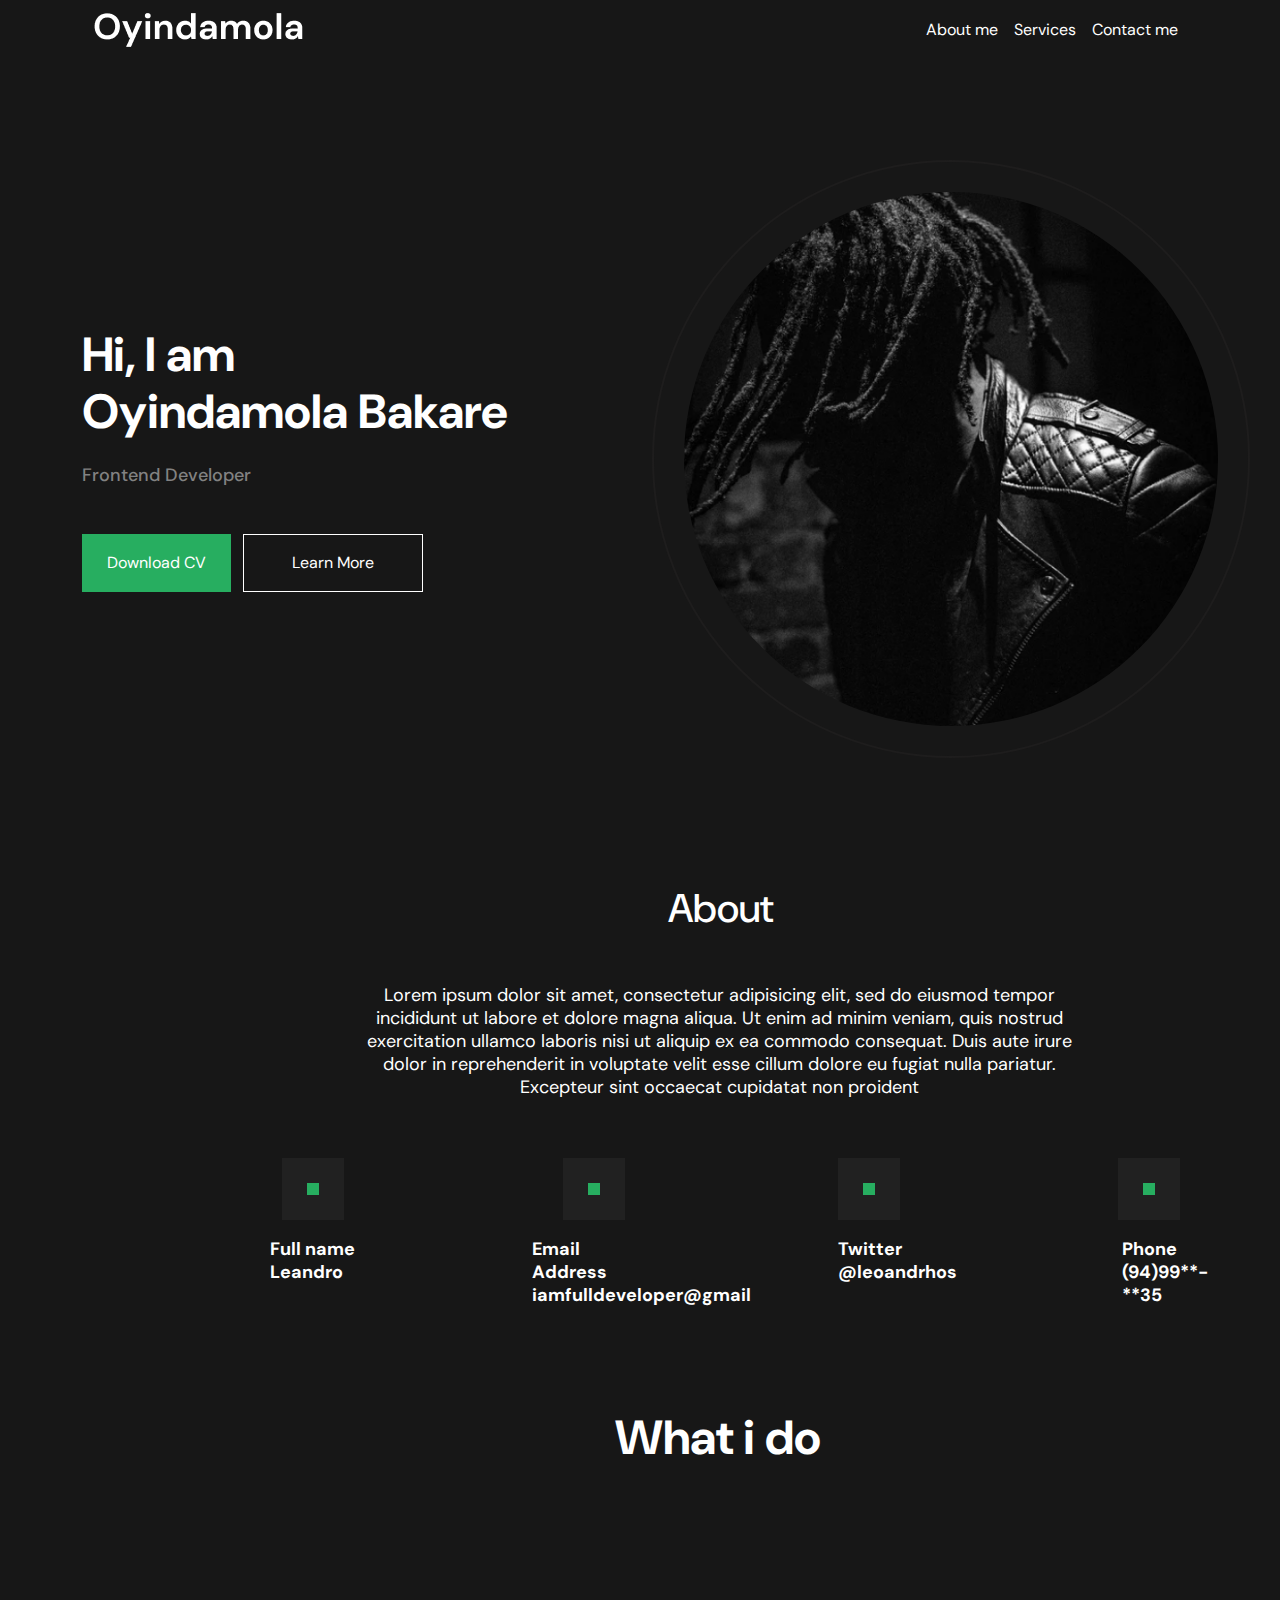
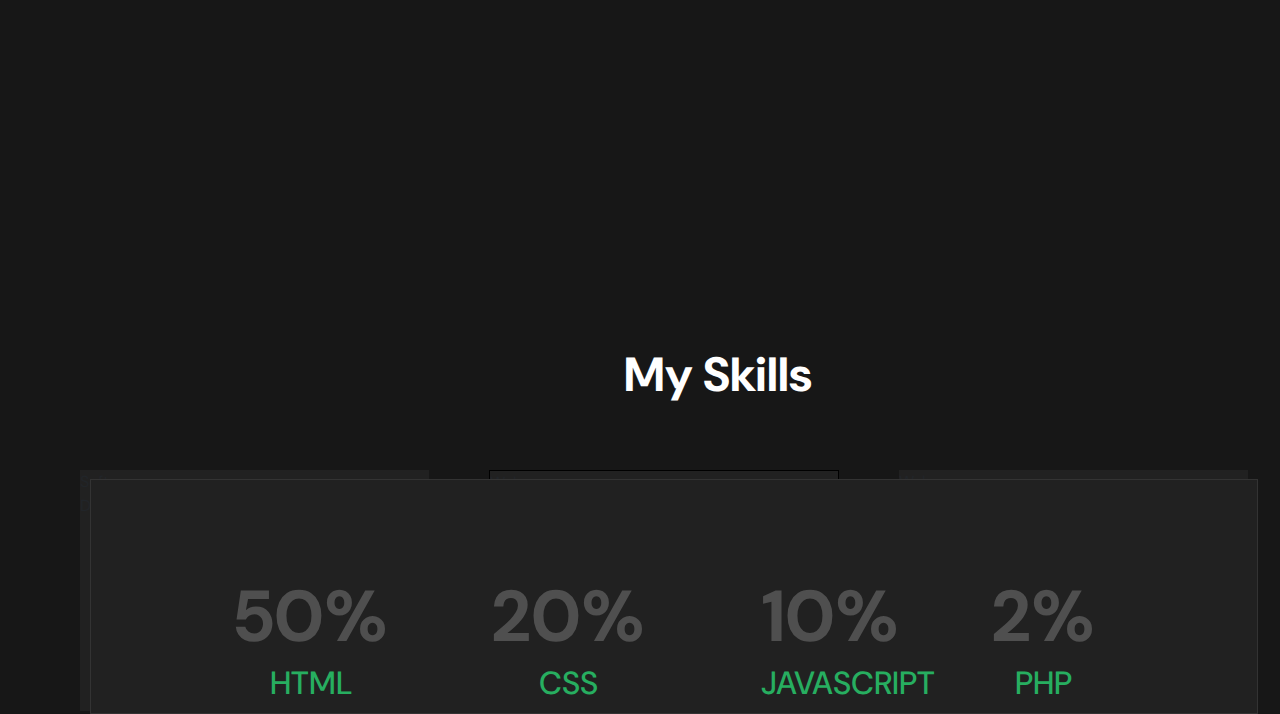
==== #card1.html @ ac9c5049 "updated all files in directory" ====
<!DOCTYPE html>
<html lang="en">

<head>
    <meta charset="UTF-8">
    <meta http-equiv="X-UA-Compatible" content="IE=edge">
    <meta name="viewport" content="width=device-width, initial-scale=1.0">
    <title>Portfólio</title>
    <link href="https://cdn.jsdelivr.net/npm/bootstrap@5.1.3/dist/css/bootstrap.min.css" rel="stylesheet">
    <link rel="stylesheet" href="assets/css/style.css">
</head>

<body>

    <header>
        <div class="container">
            <nav class="navbar navbar-expand-lg navbar-light">
                <div class="container-fluid">
                    <a class="navbar-brand" href="#">
                        <!--<img src="assets/images/logo.png" alt="">-->
                        <img src="assets\images\Oyindamola.png" alt="">
                    </a>
                    <button class="navbar-toggler" type="button" data-bs-toggle="collapse" data-bs-target="#navbarNav"
                        aria-controls="navbarNav" aria-expanded="false" aria-label="Toggle navigation">
                        <span class="navbar-toggler-icon"></span>
                    </button>
                    <div class="collapse navbar-collapse" id="navbarNav">
                        <ul class="navbar-nav ms-auto">
                            <li class="nav-item">
                                <a class="nav-link text-white active" aria-current="page" href="#">About me</a>
                            </li>
                            <li class="nav-item">
                                <a class="nav-link text-white" href="#">Services</a>
                            </li>
                            <li class="nav-item">
                                <a class="nav-link text-white" href="#">Contact me</a>
                            </li>
                        </ul>
                    </div>
                </div>
            </nav>
        </div>
    </header>

    <main>
        <div class="my-10"></div>
        <section id="capa">
            <div class="container">
                <div class="row">
                    <div class="col-md-6 d-flex align-items-center">
                        <div>
                            <h1 class="text-white fs-large mb-4 fw-bold">Hi, I am <br> Oyindamola Bakare</h1>
                            <h5 class="text-gray fs-small mb-5">Frontend Developer</h5>
                            <div>
                                <button class="btn btn-primary py-3 px-4 me-2">Download CV</button>
                                <button class="btn btn-outline-secondary py-3 px-5">Learn More</button>
                            </div>
                        </div>
                    </div>
                    <div class="col-md-6 d-flex align-items-center">
                        <!--<img class="perfil" width="598px" src="assets/images/perfil.png" alt="" srcset="">-->
                        <img class="perfil" width="598px"
                            src="assets\images\image 2.png" alt="" srcset="">
                    </div>
                </div>
            </div>
        </section>

        <section>
            <div class="about-flex-container">
                <div class="item-about">
                    <h1>About</h1>
                </div>
                <div>
                    <div class="item-about-text">
                        Lorem ipsum dolor sit amet, consectetur adipisicing elit, sed do eiusmod tempor
                        incididunt ut labore et dolore magna aliqua. Ut enim ad minim veniam, quis nostrud
                        exercitation ullamco laboris nisi ut aliquip ex ea commodo consequat. Duis aute irure
                        dolor in reprehenderit in voluptate velit esse cillum dolore eu fugiat nulla pariatur.
                        Excepteur sint occaecat cupidatat non proident
                    </div>
                </div>
            </div>
        </section>

        <section>
            <div class="btns-flex-container">
                <div class="item-btns">
                    <div>
                        <div class="item-elip1"></div>
                        <div class="item-elip2"></div>
                    </div>
                    <div class="item-fn">
                        <div>Full name</div>
                        <div>Leandro</div>
                    </div>
                </div>
                <div class="item-btns">
                    <div>
                        <div class="item-elip3"></div>
                        <div class="item-elip4"></div>
                    </div>
                    <div class="item-ea">
                        <div>Email Address</div>
                        <div>iamfulldeveloper@gmail</div>
                    </div>
                </div>
                <div class="item-btns">
                    <div>
                        <div class="item-elip5"></div>
                        <div class="item-elip6"></div>
                    </div>
                    <div class="item-tw">
                        <div>Twitter</div>
                        <div>@leoandrhos</div>
                    </div>
                </div>
                <div class="item-btns">
                    <div>
                        <div class="item-elip7"></div>
                        <div class="item-elip8"></div>
                    </div>
                    <div class="item-ph">
                        <div>Phone</div>
                        <div>(94)99**-**35</div>
                    </div>
                </div>
            </div>
        </section>

        <section>
            <div class="item-title">
                <div>
                    <div>
                        What i do
                    </div>
                </div>

            </div>
            <div class="bloco-flex-container">
                <div class="item-bloc1">
                    <div class="item-img1">
                        <img src="assets\images\Vector_sd.png" alt="">
                    </div>
                    <div>
                        Software<br>
                        Development
                    </div>
                </div>
                <div class="item-bloc2">
                    <div class="item-img2">
                        <img src="assets\images\Vector_dev.png" alt="">
                    </div>
                    <div>
                        Web<br>
                        Development
                    </div>
                </div>
                <div class="item-bloc3">
                    <div class="item-img3">
                        <img src="assets\images\Vector_wd.png" alt="">
                    </div>
                    <div>
                        Web<br>
                        Design
                    </div>
                </div>
            </div>

        </section>

    </main>

    <footer>
        <main>
            <section>
                <div class="myskills">
                    <div>
                        My Skills
                    </div>
                </div>
                <div class="ms-flex-container">
                    <div class="item-percent1">
                        50%
                        <div class="item-skperc">
                        <h2>HTML</h2>
                        </div>
                    </div>
                    <div class="item-percent2">
                        20%
                        <div class="item-skperc">
                        <h2>CSS</h2>
                        </div>
                    </div>
                    <div class="item-percent3">
                        10%
                        <div class="item-skperc">
                        <h2>JAVASCRIPT</h2>
                        </div>
                    </div>
                    <div class="item-percent4">
                        2%
                        <div class="item-skperc">
                        <h2>PHP</h2>
                        </div>
                    </div>
                </div>
            </section>
        </main>
    </footer>

    <script src="https://cdn.jsdelivr.net/npm/bootstrap@5.1.3/dist/js/bootstrap.bundle.min.js"></script>
</body>

</html>
---- assets/css/style.css ----
@import url('https://fonts.googleapis.com/css2?family=DM+Sans:ital,wght@0,400;0,500;0,700;1,400;1,500;1,700&display=swap');

:root {
    --fundo-escuro: #171717;
    --borda-clara: #1E1D1D;
    --cor-primaria: #27AE60;
    --cor-cinza: #828282;
}

* {
    font-family: 'DM Sans', sans-serif;
}

body {
    background-color: var(--fundo-escuro);
}

/* Margin */
.my-10 {
    margin: 100px 0;
}

/* Text colors */
.text-gray {
    color: var(--cor-cinza);
}

/* Text size */
.fs-small {
    font-size: 18px;
}

.fs-large {
    font-size: 48px;
}

/* Buttons */
.btn {
    border-radius: 0;
}

.btn-primary {
    background-color: var(--cor-primaria);
    border-color: var(--cor-primaria);
}

.btn-primary:hover {
    background-color: var(--cor-primaria);
    border-color: var(--cor-primaria);
}

.btn-outline-secondary {
    border-color: white;
    color: white;
}

.btn-outline-secondary:hover {
    background-color: white;
    border-color: white;
    color: var(--fundo-escuro);
}


img.perfil {
    border-radius: 50%;
    border: 2px solid var(--borda-clara);
    padding: 30px;
}

.about-flex-container {
    display: flex;
    flex-direction: column;
    align-items: center;
    color: #FFFFFF;
}

.item-about {
    font-family: DM Sans;
    position: absolute;
    width: 144px;
    height: 62px;
    left: 648px;
    top: 884px;

    font-style: normal;
    font-weight: bolder;
    font-size: 48px;
    line-height: 62px;
    text-align: center;

    color: #FFFFFF;
}

.item-about-text {
    position: absolute;
    width: 745px;
    height: 136px;
    left: 347px;
    top: 984px;

    font-family: DM Sans;
    font-style: normal;
    font-weight: normal;
    font-size: 18px;
    line-height: 23px;
    text-align: center;

    color: #FFFFFF;
}

.btns-flex-container {
    display: flex;
    justify-content: space-evenly;
    align-items: center;

    color: #FFFFFF;
}

/**/
.item-elip1 {
    position: absolute;
    width: 62px;
    height: 62px;
    left: 282px;
    top: 1158px;

    background: #212121;
}
/**/
.item-elip2 {
    position: absolute;
    width: 12px;
    height: 12px;
    left: 307px;
    top: 1183px;

    background: #27AE60;
}
/**/
.item-elip3 {
    position: absolute;
    width: 62px;
    height: 62px;
    left: 563px;
    top: 1158px;

    background: #212121;
}
/**/
.item-elip4 {
    position: absolute;
    width: 12px;
    height: 12px;
    left: 588px;
    top: 1183px;

    background: #27AE60;
}
/**/
.item-elip5 {
    position: absolute;
    width: 62px;
    height: 62px;
    left: 838px;
    top: 1158px;

    background: #212121;
}
/**/
.item-elip6 {
    position: absolute;
    width: 12px;
    height: 12px;
    left: 863px;
    top: 1183px;

    background: #27AE60;
}
/**/
.item-elip7 {
    position: absolute;
    width: 62px;
    height: 62px;
    left: 1118px;
    top: 1158px;

    background: #212121;
}
/**/
.item-elip8 {
    position: absolute;
    width: 12px;
    height: 12px;
    left: 1143px;
    top: 1183px;

    background: #27AE60;
}
/**/
.item-fn {
    position: absolute;
    width: 86px;
    height: 23px;
    left: 270px;
    top: 1238px;

    font-family: 'Courier New', Courier, monospace;
    font-style: normal;
    font-weight: bolder;
    font-size: 18px;
    line-height: 23px;

    color: #FFFFFF;
}
/**/
.item-ea {
    position: absolute;
    width: 124px;
    height: 23px;
    left: 532px;
    top: 1238px;

    font-family: 'Courier New', Courier, monospace;
    font-style: normal;
    font-weight: bolder;
    font-size: 18px;
    line-height: 23px;

    color: #FFFFFF;
}
/**/
.item-tw {
    position: absolute;
    width: 62px;
    height: 23px;
    left: 838px;
    top: 1238px;

    font-family: 'Courier New', Courier, monospace;
    font-style: normal;
    font-weight: bolder;
    font-size: 18px;
    line-height: 23px;

    color: #FFFFFF;
}
/**/
.item-ph {
    position: absolute;
    width: 55px;
    height: 23px;
    left: 1122px;
    top: 1238px;

    font-family: 'Courier New', Courier, monospace;
    font-style: normal;
    font-weight: bolder;
    font-size: 18px;
    line-height: 23px;

    color: #FFFFFF;
}
/**/
.item-title {
    position: absolute;
    width: 222px;
    height: 60.03px;
    left: 607px;
    top: 1407px;

    font-family: Arial, Helvetica, sans-serif;
    font-style: normal;
    font-weight: bolder;
    font-size: 48px;
    line-height: 62px;
    text-align: center;

    color: #FFFFFF;
}
/**/
.bloco-flex-container {
    display: flex;
    justify-content: space-evenly;
    position: absolute;
    left: 80px;
    top: 230%;
}
/**/
.item-bloc1 {
    position: absolute;
    width: 349px;
    height: 241px;
    left: 0px;
    top: 0px;

    background: #212121;
}
/**/
.item-bloc2 {
    position: absolute;
    width: 350px;
    height: 241px;
    left: 409px;
    top: 0px;

    background: #212121;
    border: 1px solid #000000;
    box-sizing: border-box;
}
/**/
.item-bloc3 {
    position: absolute;
    width: 349px;
    height: 241px;
    left: 819px;
    top: 0px;

    background: #212121;
}
/**/
.item-img1 {
    position: absolute;
    left: 4.28%;
    right: 90.84%;
    top: 14.94%;
    bottom: 65.15%;

    /*background: #27AE60;*/
}
/**/
.item-img2 {
    position: absolute;
    left: 39.3%;
    right: 56.34%;
    top: 14.94%;
    bottom: 65.15%;

    /*background: #27AE60;*/
}
/**/
.item-img3 {
    position: absolute;
    left: 74.4%;
    right: 21.75%;
    top: 14.94%;
    bottom: 65.15%;

    /*background: #27AE60;*/
}
/**/
.myskills {
    position: absolute;
    width: 202px;
    height: 62px;
    left: 617px;
    top: 1944px;

    font-family: DM Sans;
    font-style: normal;
    font-weight: bold;
    font-size: 48px;
    line-height: 62px;
    text-align: center;

    color: #FFFFFF;
}
/**/
.ms-flex-container {
    display: flex;
    
}
/**/
.ms-flex-container {
    position: absolute;
    width: 1168px;
    height: 235px;
    left: 90px;
    top: 2079px;

    background: #212121;

    border: 1px solid #333333;
    box-sizing: border-box;
}
/**/
.item-percent1 {
    position: absolute;
    width: 159px;
    height: 94px;
    left: 140px;
    top: 90px;

    font-family: DM Sans;
    font-style: normal;
    font-weight: bold;
    font-size: 72px;
    line-height: 94px;

    text-align: center;

    color: #4F4F4F;
}
/**/
.item-percent2 {
    position: absolute;
    width: 155px;
    height: 94px;
    left: 400px;
    top: 90px;

    font-family: DM Sans;
    font-style: normal;
    font-weight: bold;
    font-size: 72px;
    line-height: 94px;

    text-align: center;

    color: #4F4F4F;
}
/**/
.item-percent3 {
    position: absolute;
    width: 139px;
    height: 94px;
    left: 670px;
    top: 90px;

    font-family: DM Sans;
    font-style: normal;
    font-weight: bold;
    font-size: 72px;
    line-height: 94px;

    text-align: center;

    color: #4F4F4F;
}
/**/
.item-percent4 {
    position: absolute;
    width: 104px;
    height: 94px;
    left: 900px;
    top: 90px;

    font-family: DM Sans;
    font-style: normal;
    font-weight: bold;
    font-size: 72px;
    line-height: 94px;

    text-align: center;

    color: #4F4F4F;
}
/**/
.item-skperc {
    font-family: DM Sans;
    font-style: normal;
    font-weight: bold;
    line-height: 31px;
    color: #27AE60;
}
/**/
/**/
/**/
/**/
/**/
/**/
/**/
/**/
/**/
/**/
/**/
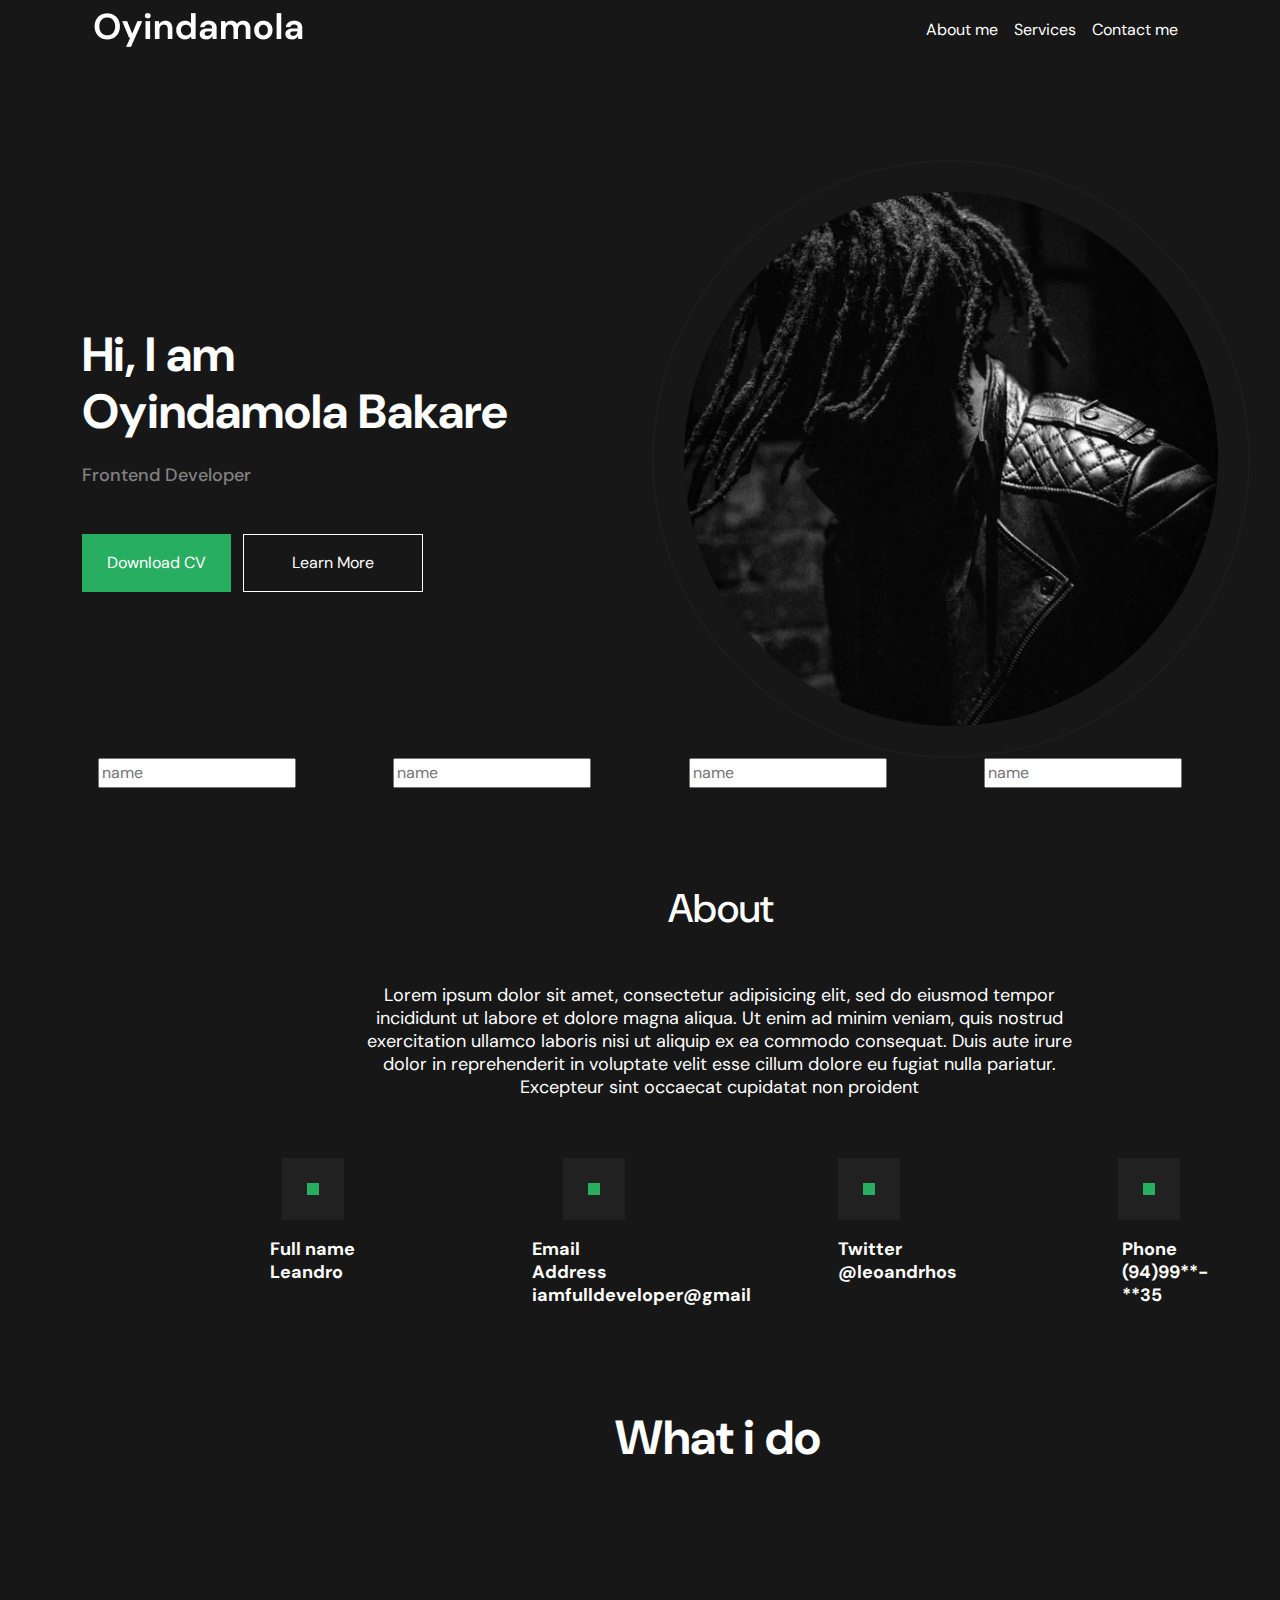
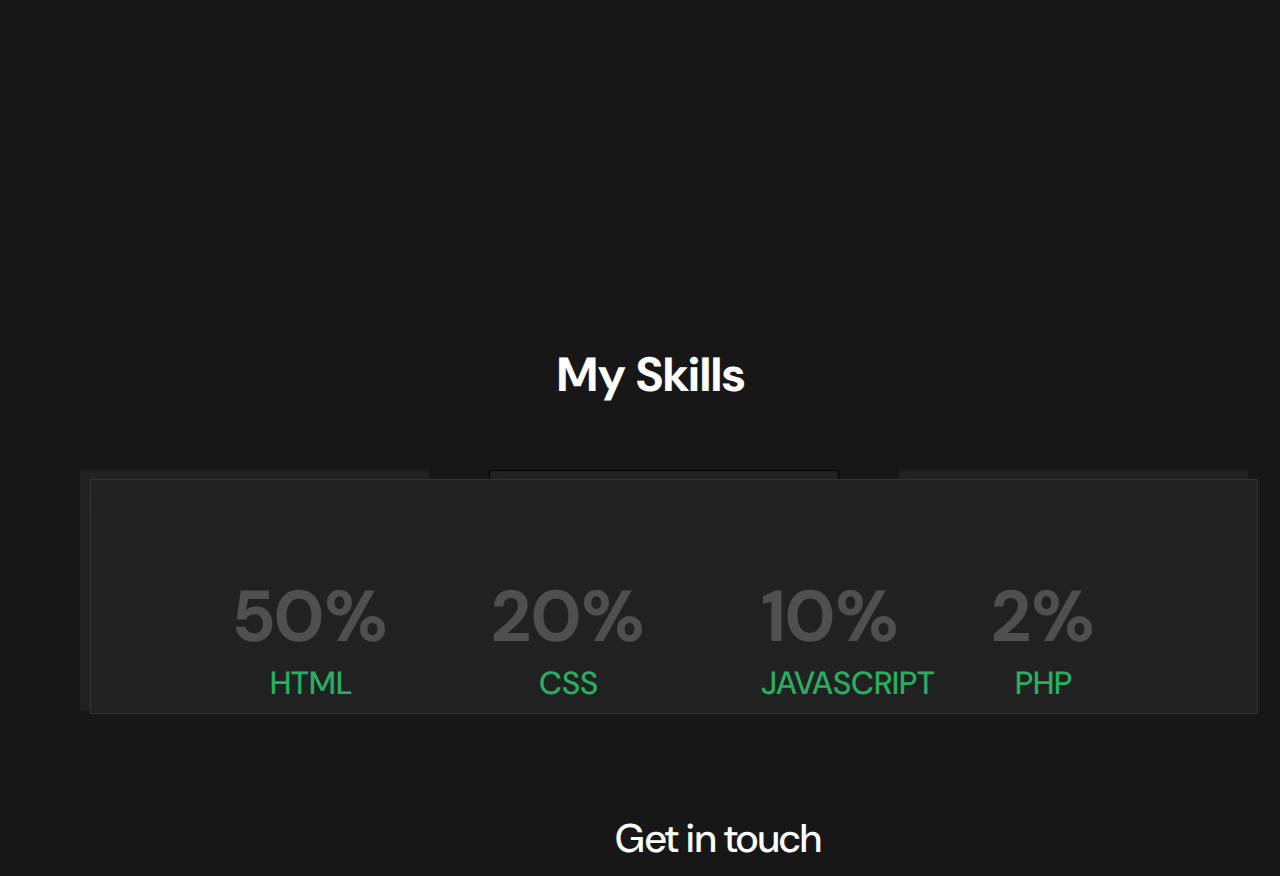
==== commit e1c5f154: "updated file branch #card1.html" ====
--- a/#card1.html
+++ b/#card1.html
@@ -207,6 +207,22 @@
                 </div>
             </section>
         </main>
+        <main>
+            <div>
+                <div class="item-git">
+                    <h1>Get in touch</h1>
+                </div>
+                <div class="git-flex-container">
+                    <form action="">
+                    <div><input type="text" placeholder="name"></div>
+                    <div><input type="text" placeholder="name"></div>
+                        <!-- ## -->
+                    <div><input type="text" placeholder="name"></div>
+                    <div><input type="text" placeholder="name"></div>
+                </form>
+                </div>
+            </div>
+        </main>
     </footer>
 
     <script src="https://cdn.jsdelivr.net/npm/bootstrap@5.1.3/dist/js/bootstrap.bundle.min.js"></script>
--- a/assets/css/style.css
+++ b/assets/css/style.css
@@ -352,7 +352,7 @@
     position: absolute;
     width: 202px;
     height: 62px;
-    left: 617px;
+    left: 550px;
     top: 1944px;
 
     font-family: DM Sans;
@@ -463,7 +463,28 @@
     color: #27AE60;
 }
 /**/
-/**/
+.item-git {
+    position: absolute;
+    width: 287px;
+    height: 62px;
+    left: 575px;
+    top: 2414px;
+
+    font-family: DM Sans;
+    font-style: normal;
+    font-weight: bold;
+    font-size: 48px;
+    line-height: 62px;
+    text-align: center;
+
+    color: #FFFFFF;
+}
+/**/
+.git-flex-container form {
+    display: flex;
+    justify-content: space-evenly;
+    
+}
 /**/
 /**/
 /**/
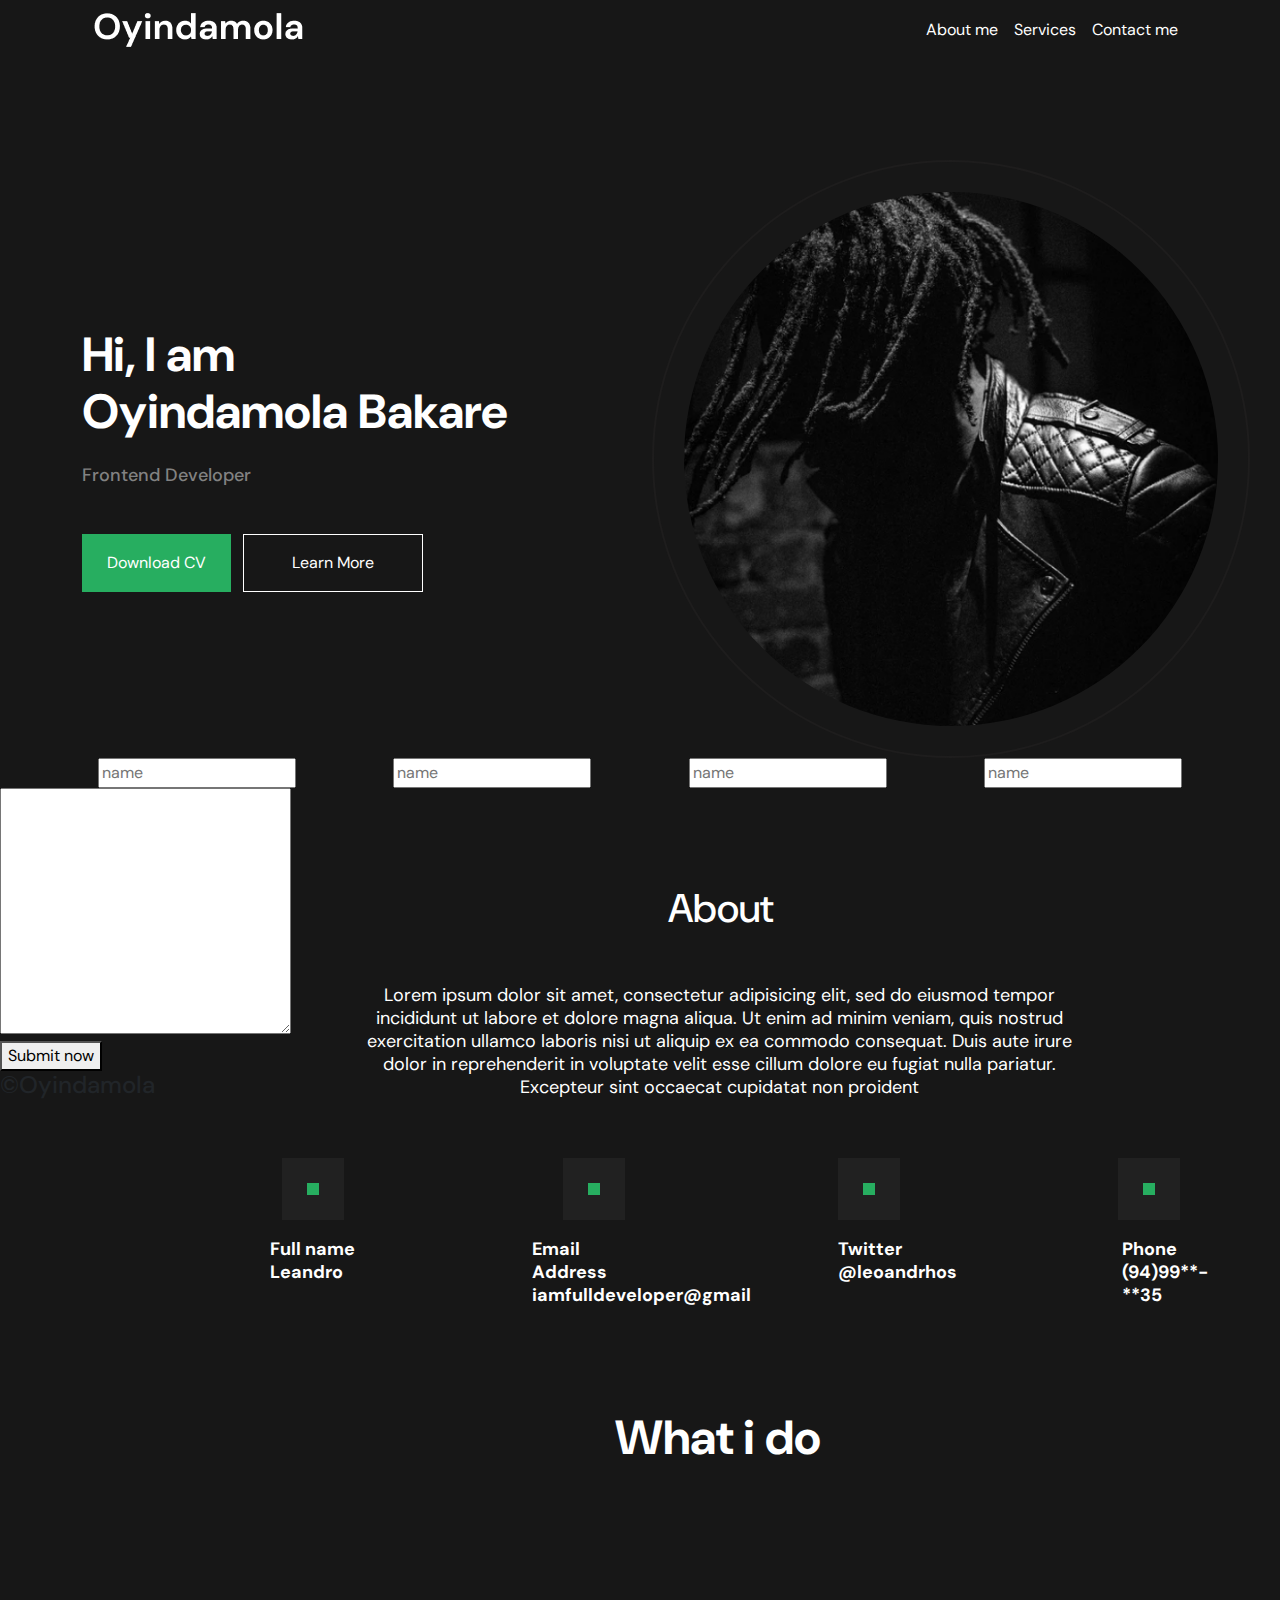
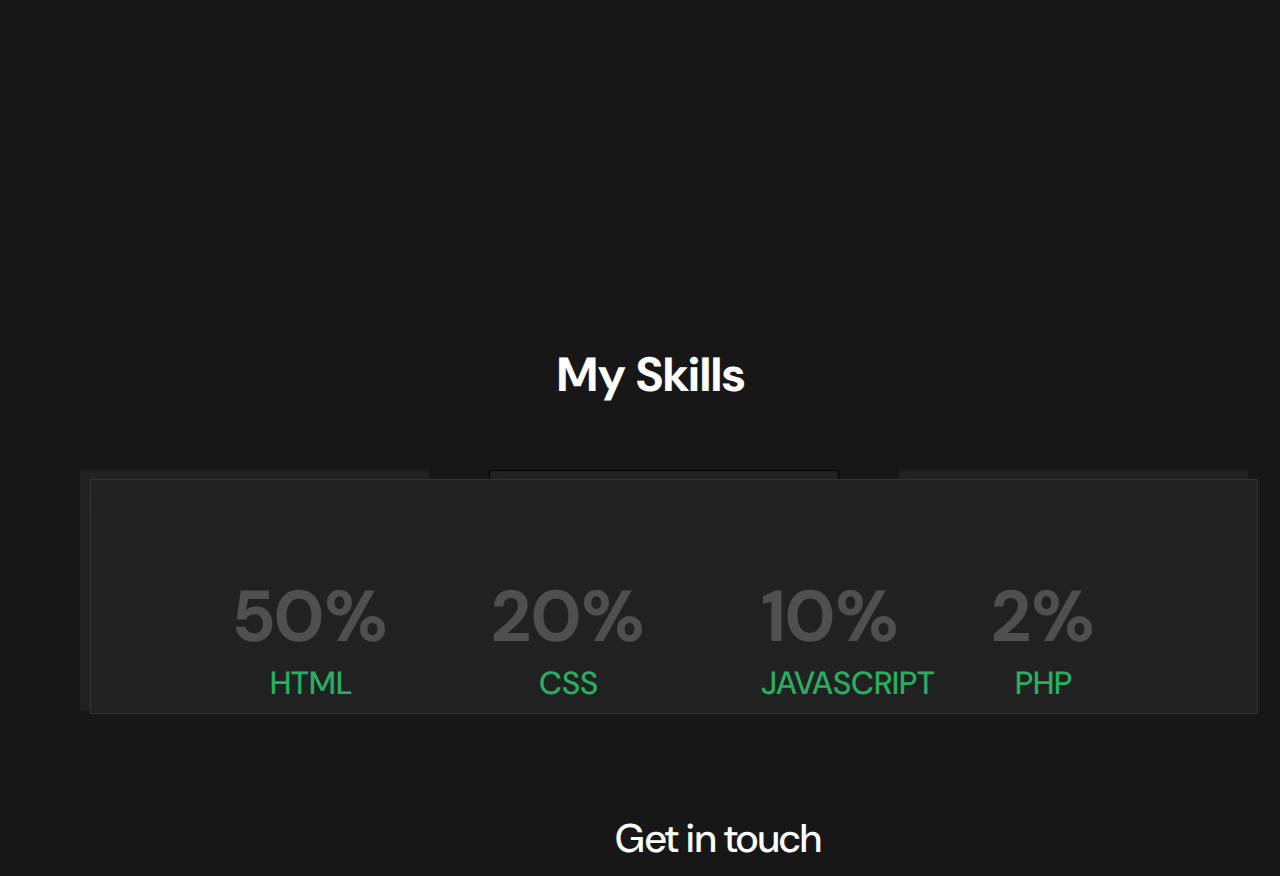
==== commit 553e55a6: "updated tag aside and footer in project" ====
--- a/#card1.html
+++ b/#card1.html
@@ -170,8 +170,7 @@
         </section>
 
     </main>
-
-    <footer>
+    <aside>
         <main>
             <section>
                 <div class="myskills">
@@ -220,9 +219,21 @@
                     <div><input type="text" placeholder="name"></div>
                     <div><input type="text" placeholder="name"></div>
                 </form>
+                <div>
+                    <textarea name="mensagem" id="" cols="30" rows="10" placeholder="mensagem">
+                    </textarea>
+                </div>
+                <div>
+                    <button>Submit now</button>
+                </div>
                 </div>
             </div>
         </main>
+    </aside>
+    <footer>
+        <div>
+            <h4>&copyOyindamola</h4>
+        </div>
     </footer>
 
     <script src="https://cdn.jsdelivr.net/npm/bootstrap@5.1.3/dist/js/bootstrap.bundle.min.js"></script>
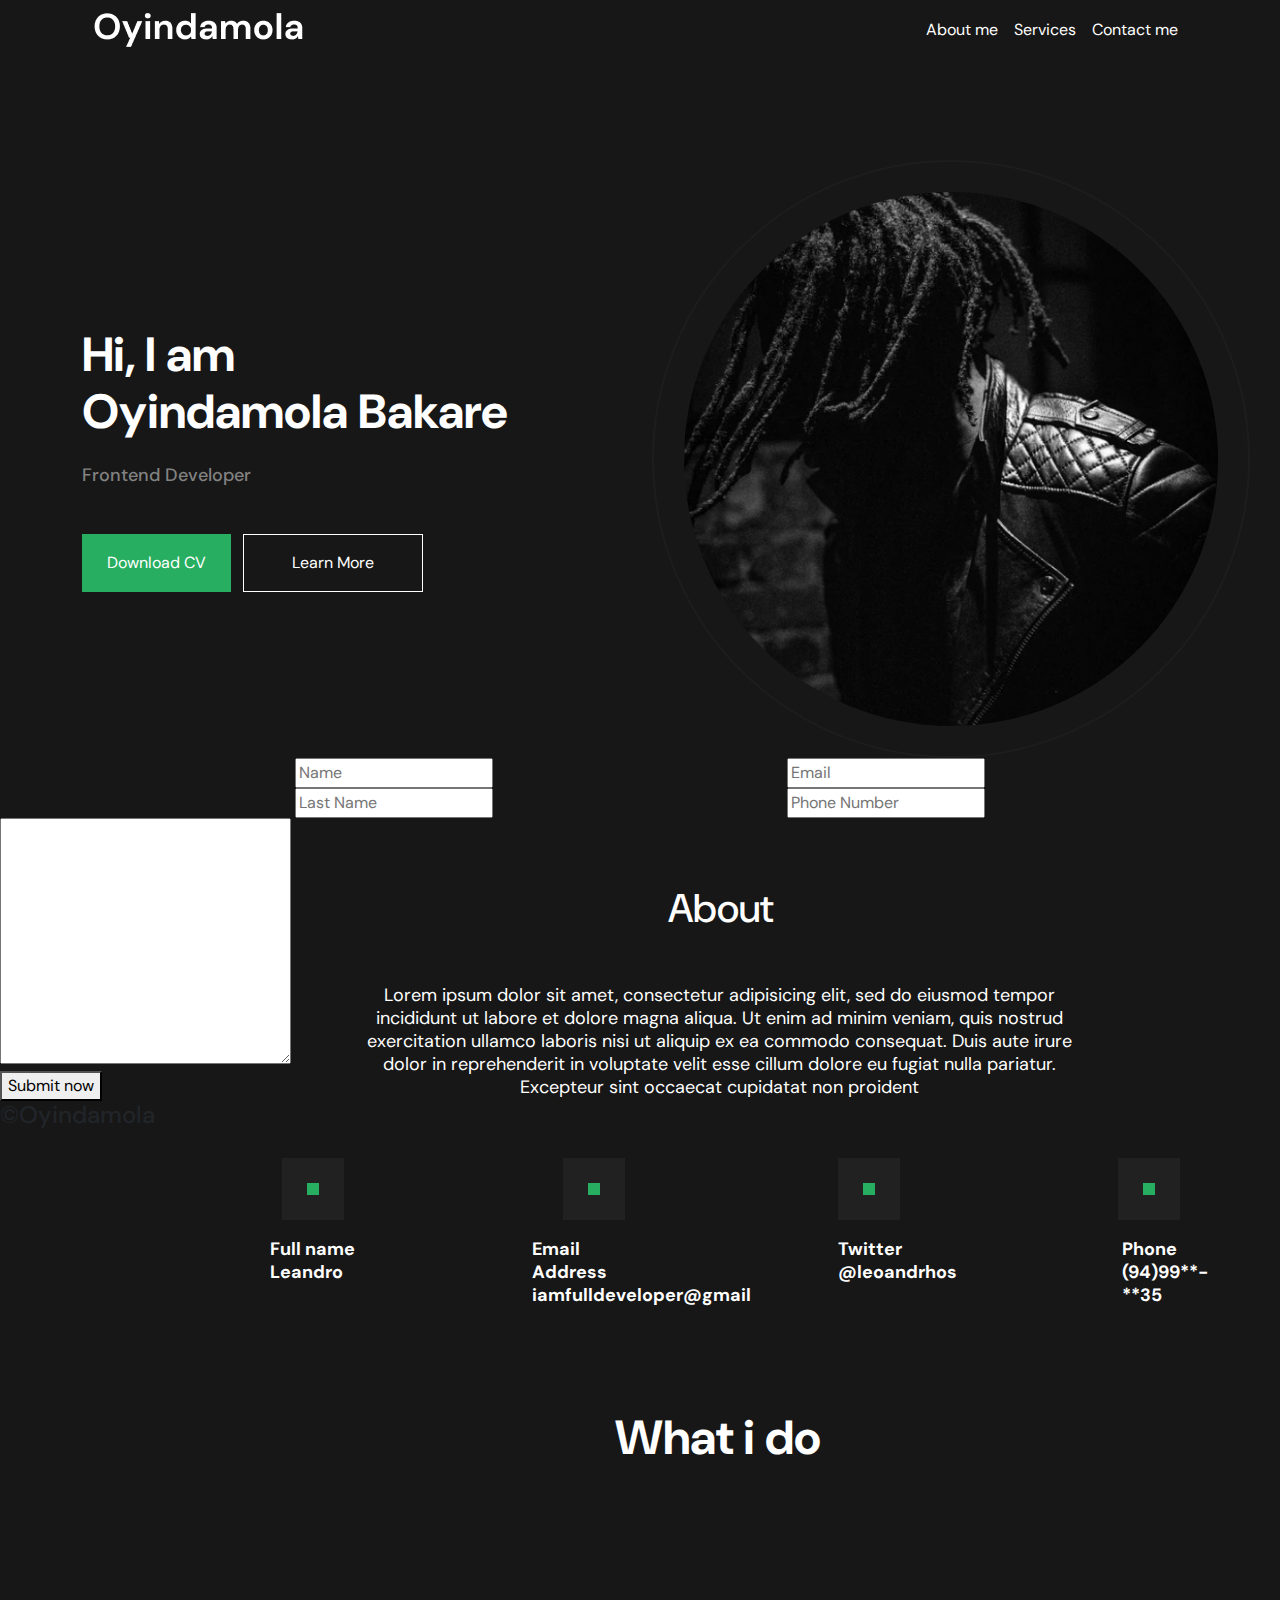
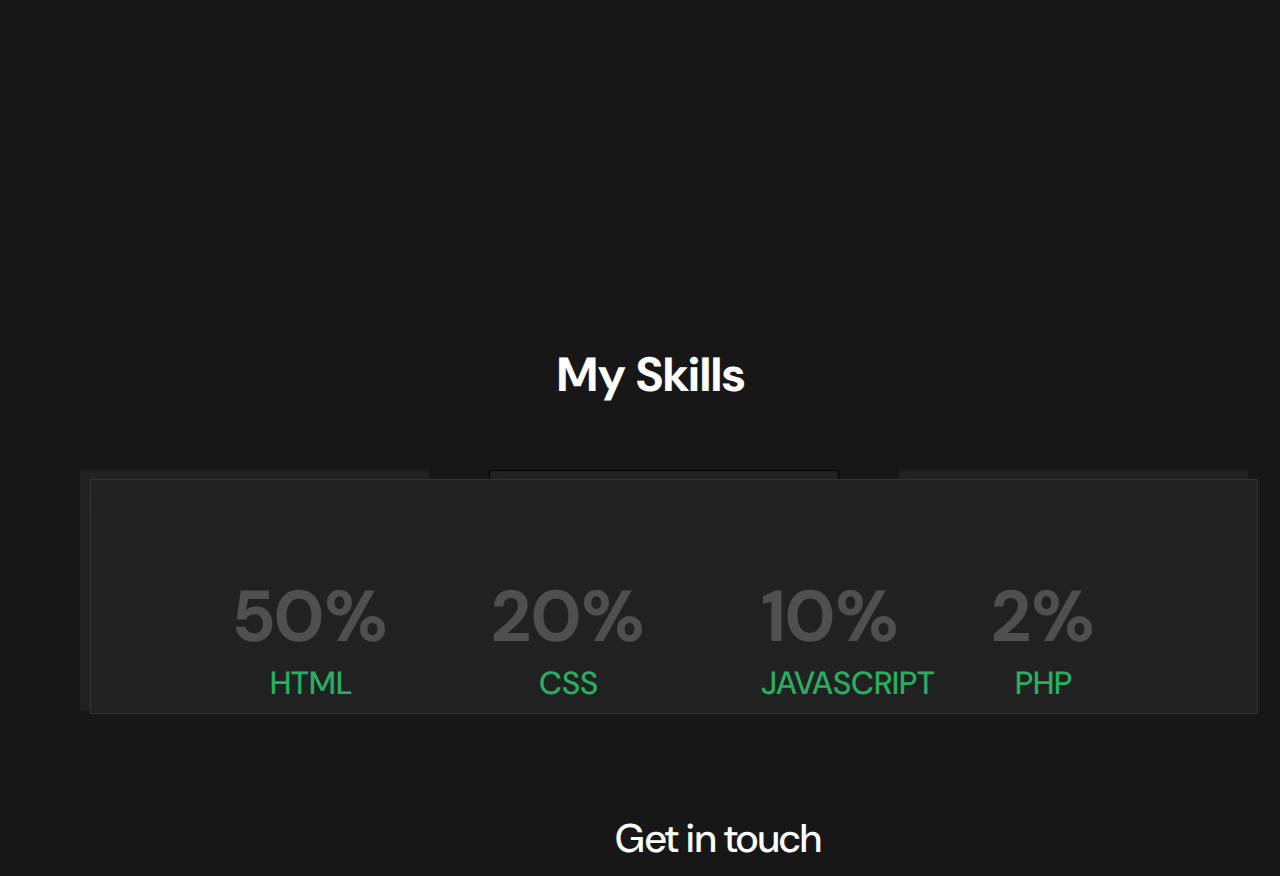
==== commit d05cbbeb: "updated branch #card1.html" ====
--- a/#card1.html
+++ b/#card1.html
@@ -1,5 +1,5 @@
 <!DOCTYPE html>
-<html lang="en">
+<html lang="pt-br">
 
 <head>
     <meta charset="UTF-8">
@@ -59,8 +59,7 @@
                     </div>
                     <div class="col-md-6 d-flex align-items-center">
                         <!--<img class="perfil" width="598px" src="assets/images/perfil.png" alt="" srcset="">-->
-                        <img class="perfil" width="598px"
-                            src="assets\images\image 2.png" alt="" srcset="">
+                        <img class="perfil" width="598px" src="assets\images\image 2.png" alt="" srcset="">
                     </div>
                 </div>
             </div>
@@ -182,25 +181,25 @@
                     <div class="item-percent1">
                         50%
                         <div class="item-skperc">
-                        <h2>HTML</h2>
+                            <h2>HTML</h2>
                         </div>
                     </div>
                     <div class="item-percent2">
                         20%
                         <div class="item-skperc">
-                        <h2>CSS</h2>
+                            <h2>CSS</h2>
                         </div>
                     </div>
                     <div class="item-percent3">
                         10%
                         <div class="item-skperc">
-                        <h2>JAVASCRIPT</h2>
+                            <h2>JAVASCRIPT</h2>
                         </div>
                     </div>
                     <div class="item-percent4">
                         2%
                         <div class="item-skperc">
-                        <h2>PHP</h2>
+                            <h2>PHP</h2>
                         </div>
                     </div>
                 </div>
@@ -213,25 +212,26 @@
                 </div>
                 <div class="git-flex-container">
                     <form action="">
-                    <div><input type="text" placeholder="name"></div>
-                    <div><input type="text" placeholder="name"></div>
-                        <!-- ## -->
-                    <div><input type="text" placeholder="name"></div>
-                    <div><input type="text" placeholder="name"></div>
-                </form>
-                <div>
-                    <textarea name="mensagem" id="" cols="30" rows="10" placeholder="mensagem">
+                        <div><input type="text" placeholder="Name"></div>
+                        <div><input type="text" placeholder="Email"></div>
+                    </form>
+                    <form action="">
+                        <div><input type="text" placeholder="Last Name"></div>
+                        <div><input type="text" placeholder="Phone Number"></div>
+                    </form>
+                    <div class="item-textarea">
+                        <textarea name="mensagem" id="" cols="30" rows="10" placeholder="mensagem">
                     </textarea>
-                </div>
-                <div>
-                    <button>Submit now</button>
-                </div>
+                    </div>
+                    <div class="btn-sn">
+                        <button class="btn-aside">Submit now</button>
+                    </div>
                 </div>
             </div>
         </main>
     </aside>
     <footer>
-        <div>
+        <div class="OyindamolaCopyHigh">
             <h4>&copyOyindamola</h4>
         </div>
     </footer>
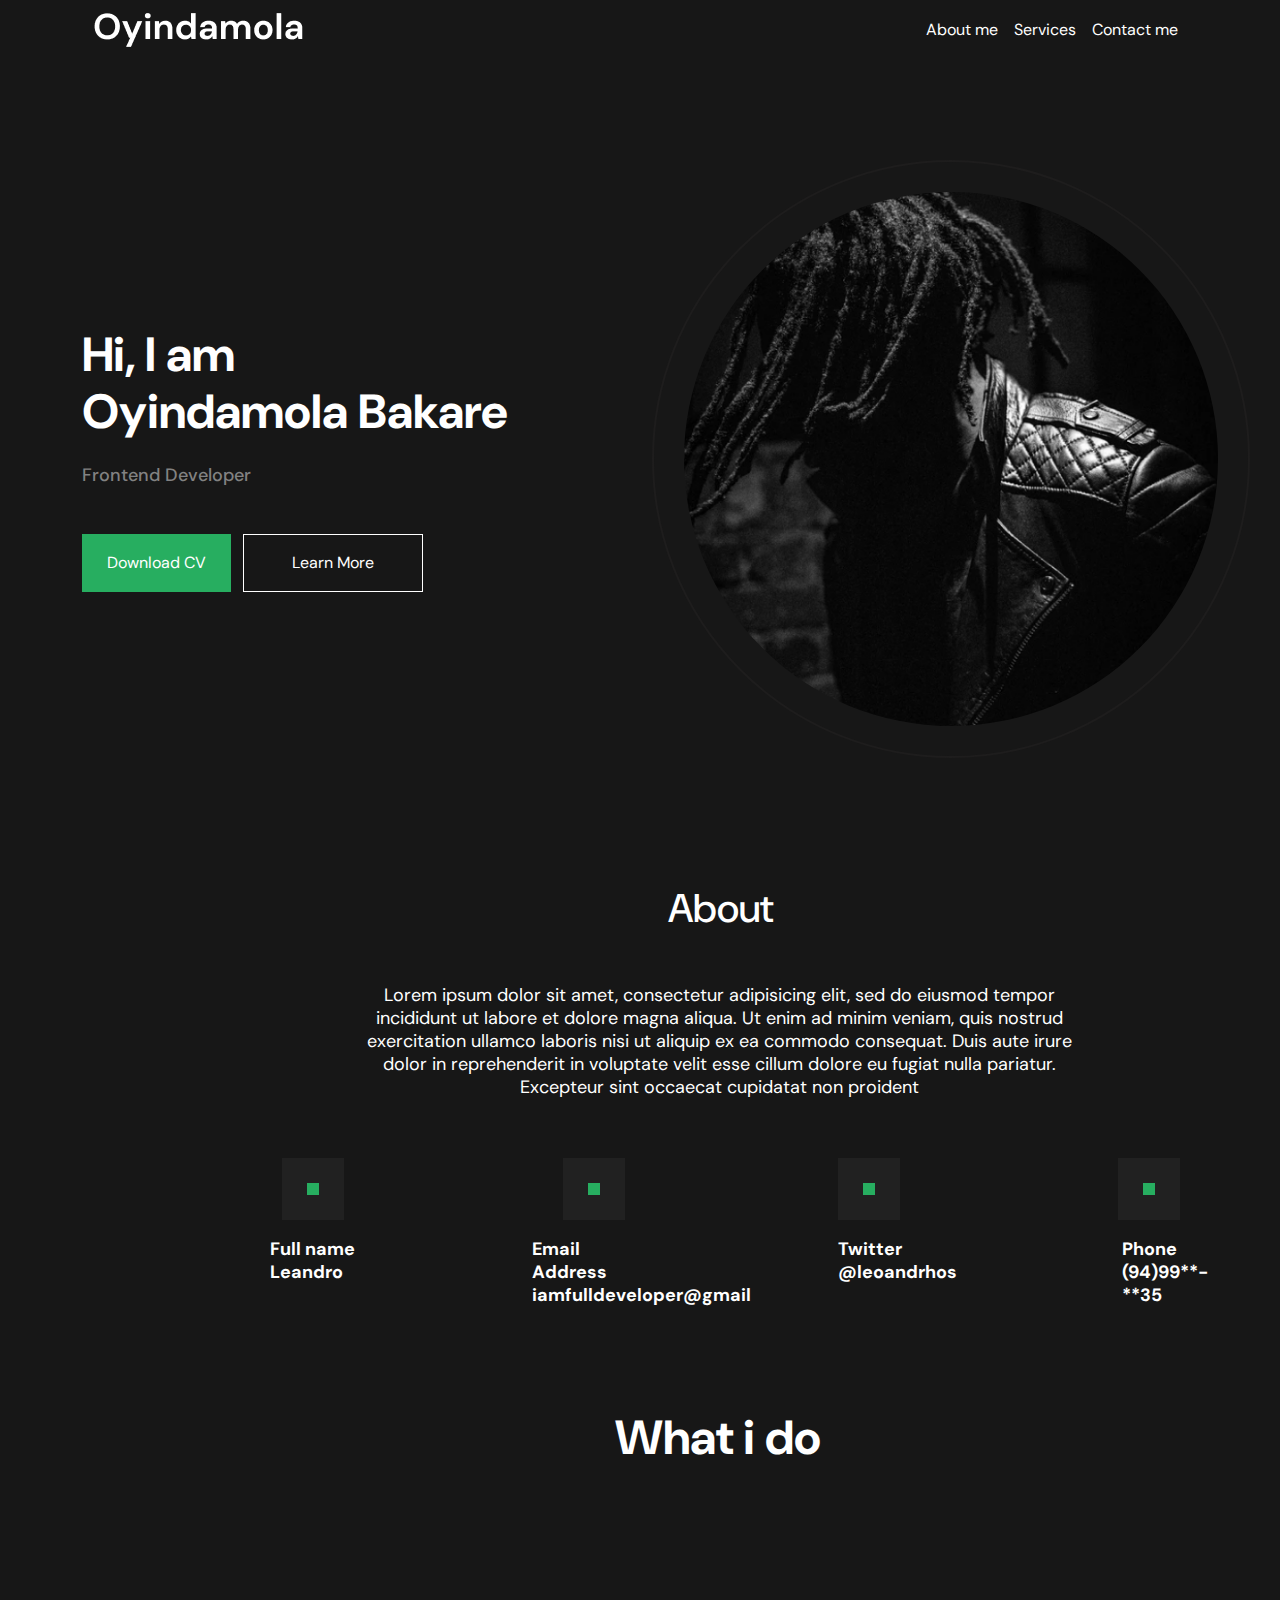
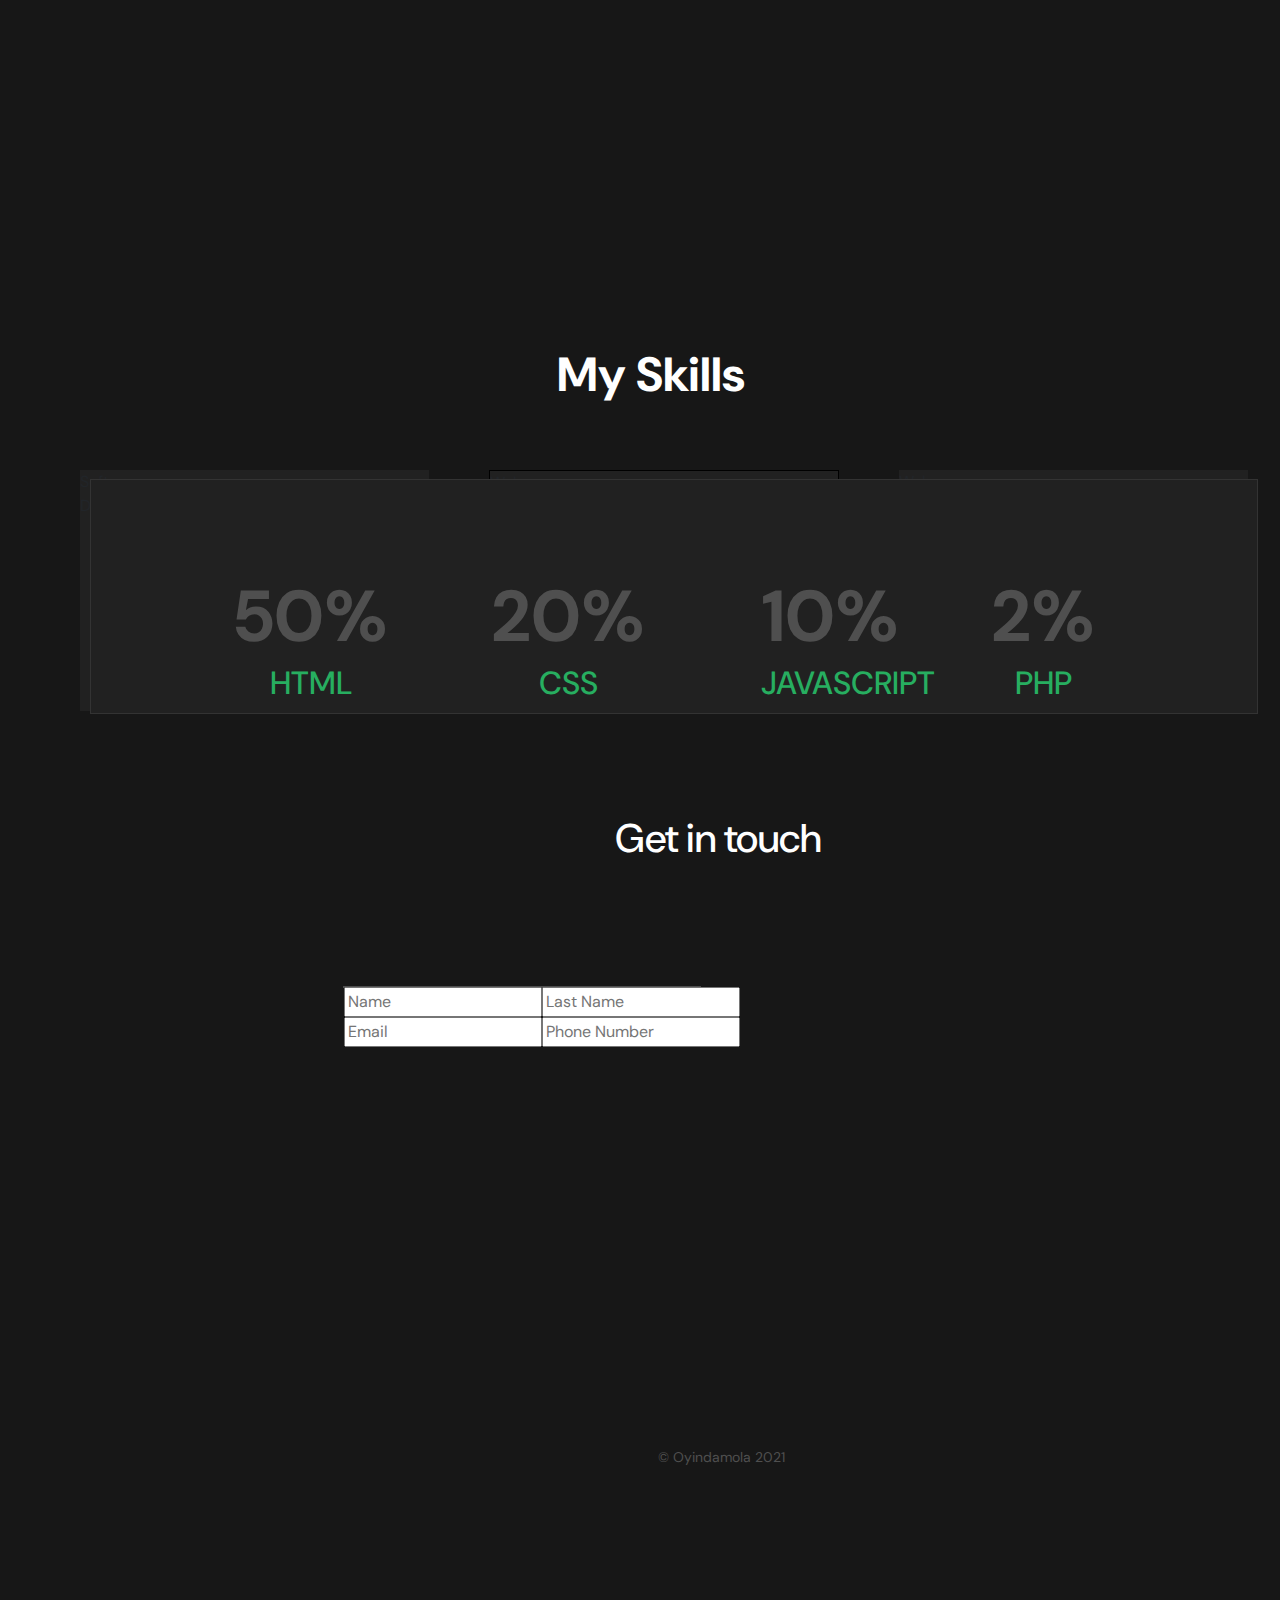
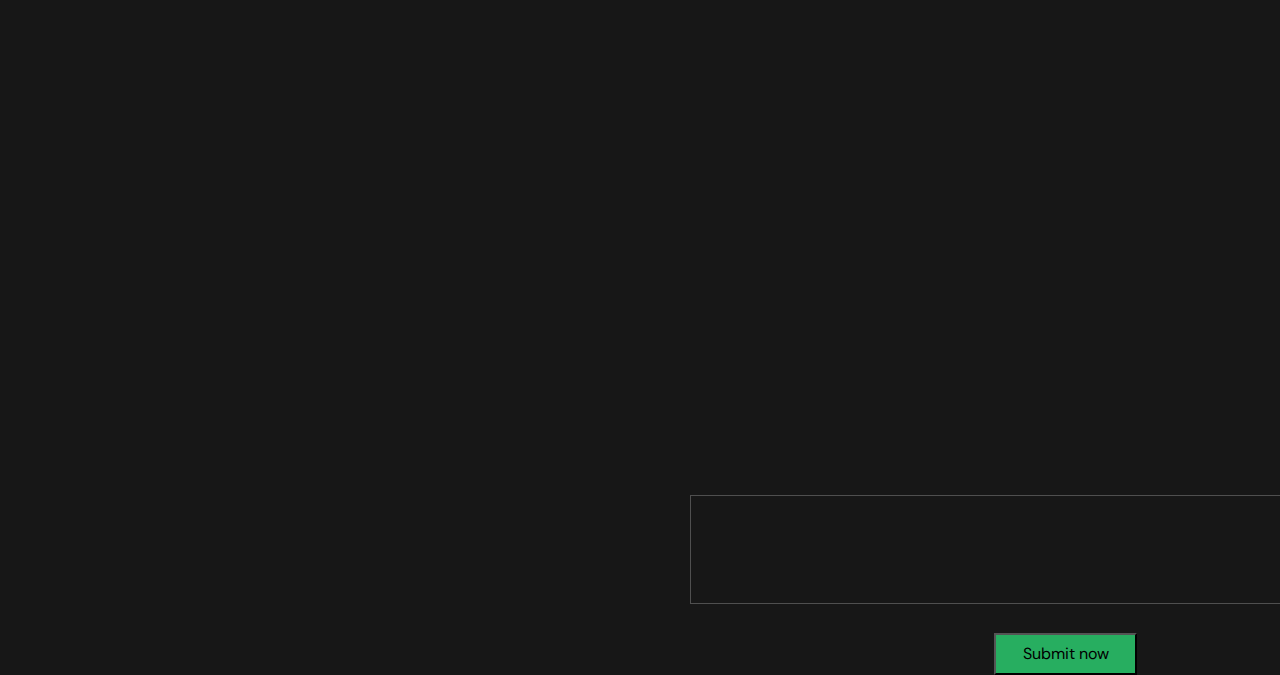
==== commit ccef13b8: "updated file style.css" ====
--- a/#card1.html
+++ b/#card1.html
@@ -232,7 +232,7 @@
     </aside>
     <footer>
         <div class="OyindamolaCopyHigh">
-            <h4>&copyOyindamola</h4>
+            &copy Oyindamola  2021
         </div>
     </footer>
 
--- a/assets/css/style.css
+++ b/assets/css/style.css
@@ -480,12 +480,58 @@
     color: #FFFFFF;
 }
 /**/
-.git-flex-container form {
+.git-flex-container {
     display: flex;
     justify-content: space-evenly;
     
-}
-/**/
+    position: absolute;
+    width: 358px;
+    height: 0px;
+    left: 343px;
+    top: 2586px;
+
+    border: 1px solid #4F4F4F;
+}
+/**/
+.item-textarea textarea {
+    position: absolute;
+    width: 750px;
+    height: 109px;
+    left: 346px;
+    top: 2708px;
+
+    border: 1px solid #4F4F4F;
+    background: #171717;
+    box-sizing: border-box;
+}
+/**/
+.btn-sn button{
+    position: absolute;
+    width: 143px;
+    height: 42px;
+    left: 650px;
+    top: 2846px;
+
+    background: #27AE60;
+}
+
+/**/
+.OyindamolaCopyHigh {
+    text-align: center;
+    position: absolute;
+    width: 134px;
+    height: 18px;
+    left: 654px;
+    top: 3048px;
+
+    font-family: DM Sans;
+    font-style: normal;
+    font-weight: 500px;
+    font-size: 14px;
+    line-height: 18px;
+
+    color: #4F4F4F;
+}
 /**/
 /**/
 /**/
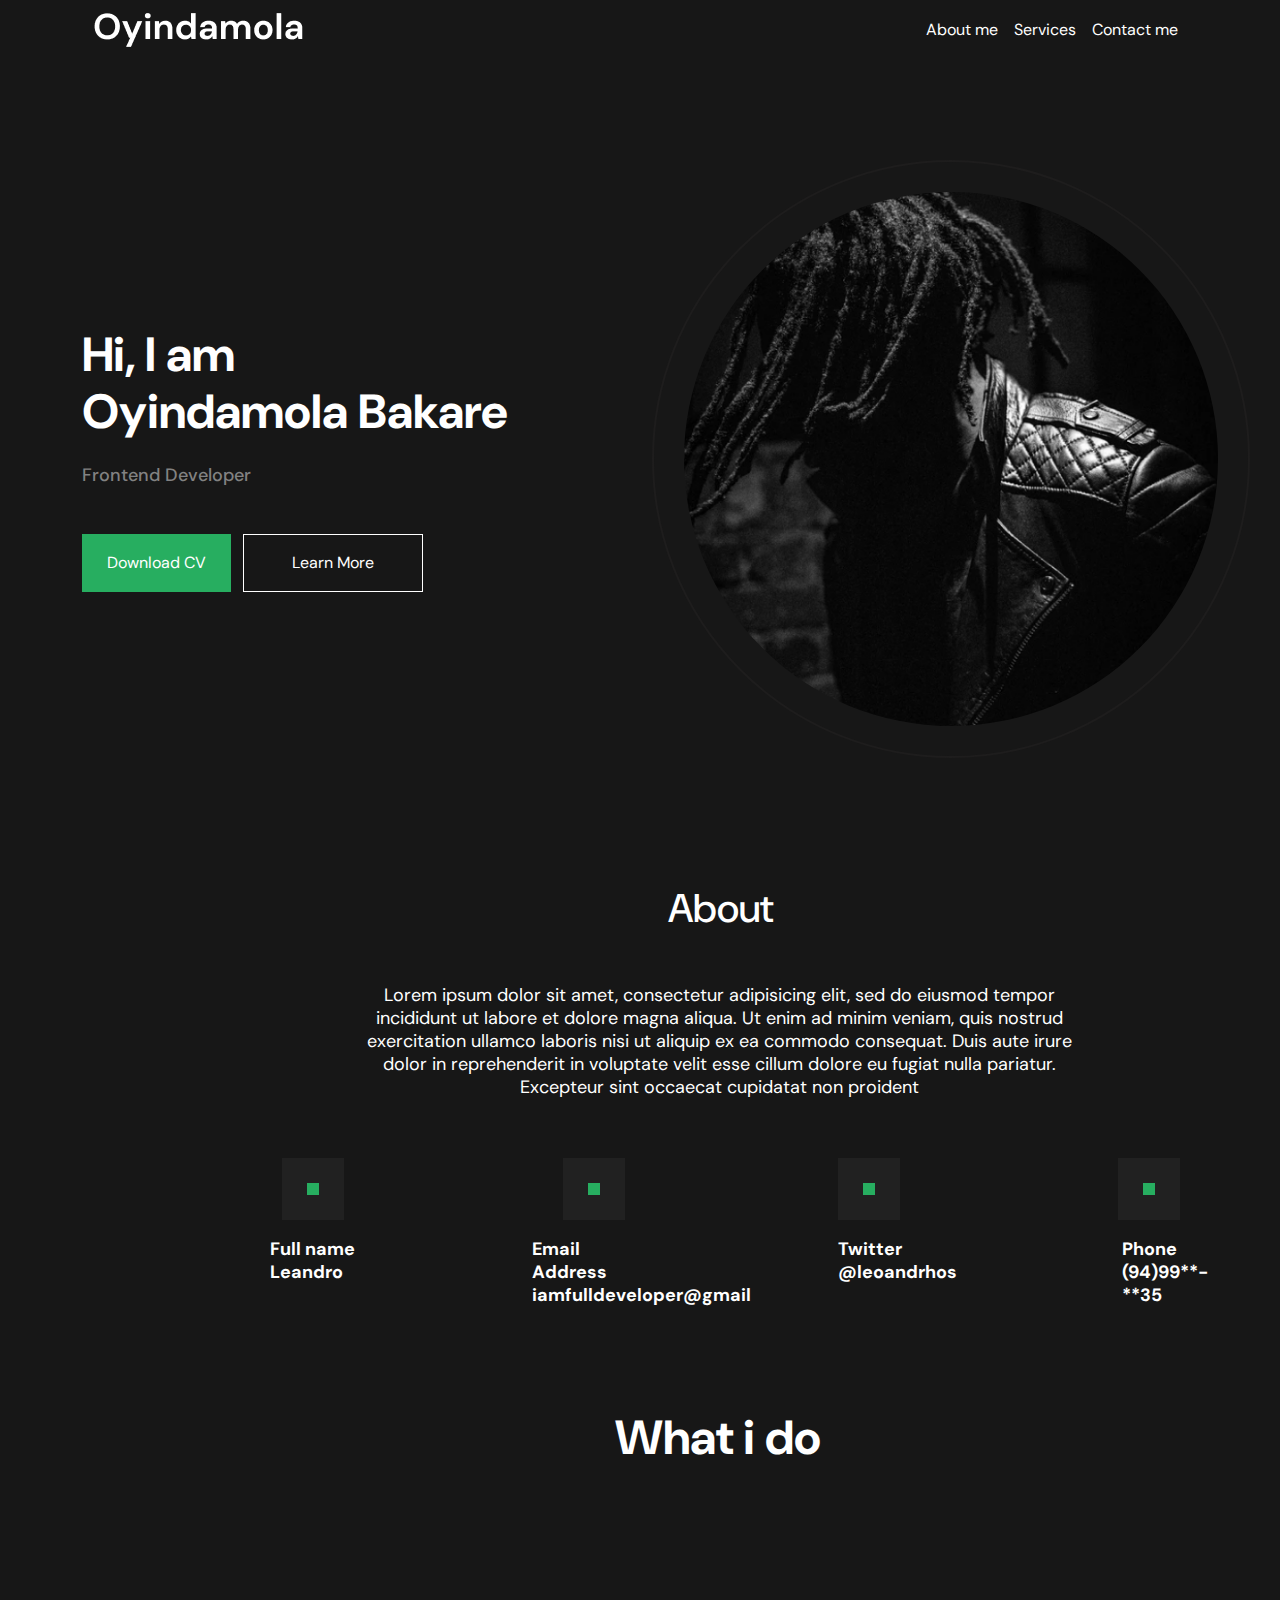
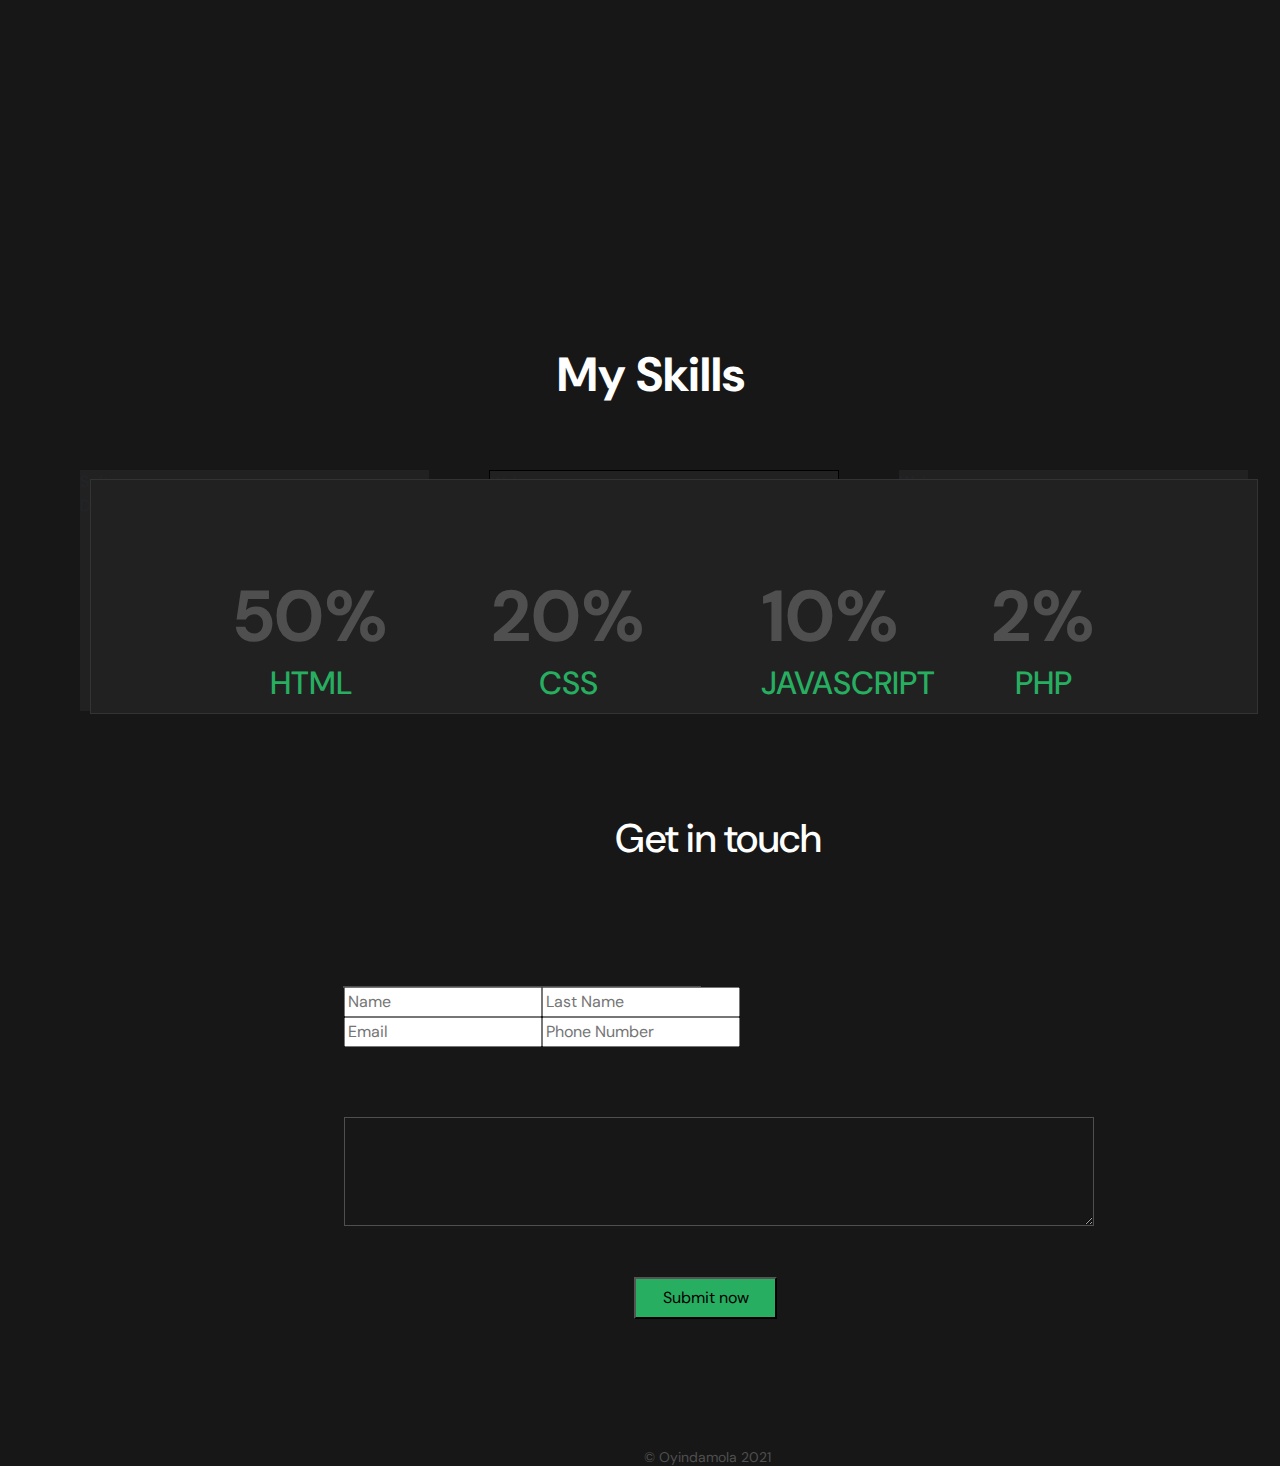
==== commit bb976005: "updated branch #card1.html" ====
--- a/#card1.html
+++ b/#card1.html
@@ -212,12 +212,12 @@
                 </div>
                 <div class="git-flex-container">
                     <form action="">
-                        <div><input type="text" placeholder="Name"></div>
-                        <div><input type="text" placeholder="Email"></div>
+                        <div class="item-placeh-name"><input type="text" placeholder="Name"></div>
+                        <div class="item-placeh-email"><input type="text" placeholder="Email"></div>
                     </form>
                     <form action="">
-                        <div><input type="text" placeholder="Last Name"></div>
-                        <div><input type="text" placeholder="Phone Number"></div>
+                        <div class="item-placeh-lname"><input type="text" placeholder="Last Name"></div>
+                        <div class="item-placeh-pnumb"><input type="text" placeholder="Phone Number"></div>
                     </form>
                     <div class="item-textarea">
                         <textarea name="mensagem" id="" cols="30" rows="10" placeholder="mensagem">
@@ -232,7 +232,7 @@
     </aside>
     <footer>
         <div class="OyindamolaCopyHigh">
-            &copy Oyindamola  2021
+            &copy Oyindamola 2021
         </div>
     </footer>
 
--- a/assets/css/style.css
+++ b/assets/css/style.css
@@ -497,8 +497,8 @@
     position: absolute;
     width: 750px;
     height: 109px;
-    left: 346px;
-    top: 2708px;
+    left: 0px;
+    top: 130px;
 
     border: 1px solid #4F4F4F;
     background: #171717;
@@ -509,8 +509,8 @@
     position: absolute;
     width: 143px;
     height: 42px;
-    left: 650px;
-    top: 2846px;
+    left: 290px;
+    top: 290px;
 
     background: #27AE60;
 }
@@ -521,7 +521,7 @@
     position: absolute;
     width: 134px;
     height: 18px;
-    left: 654px;
+    left: 640px;
     top: 3048px;
 
     font-family: DM Sans;
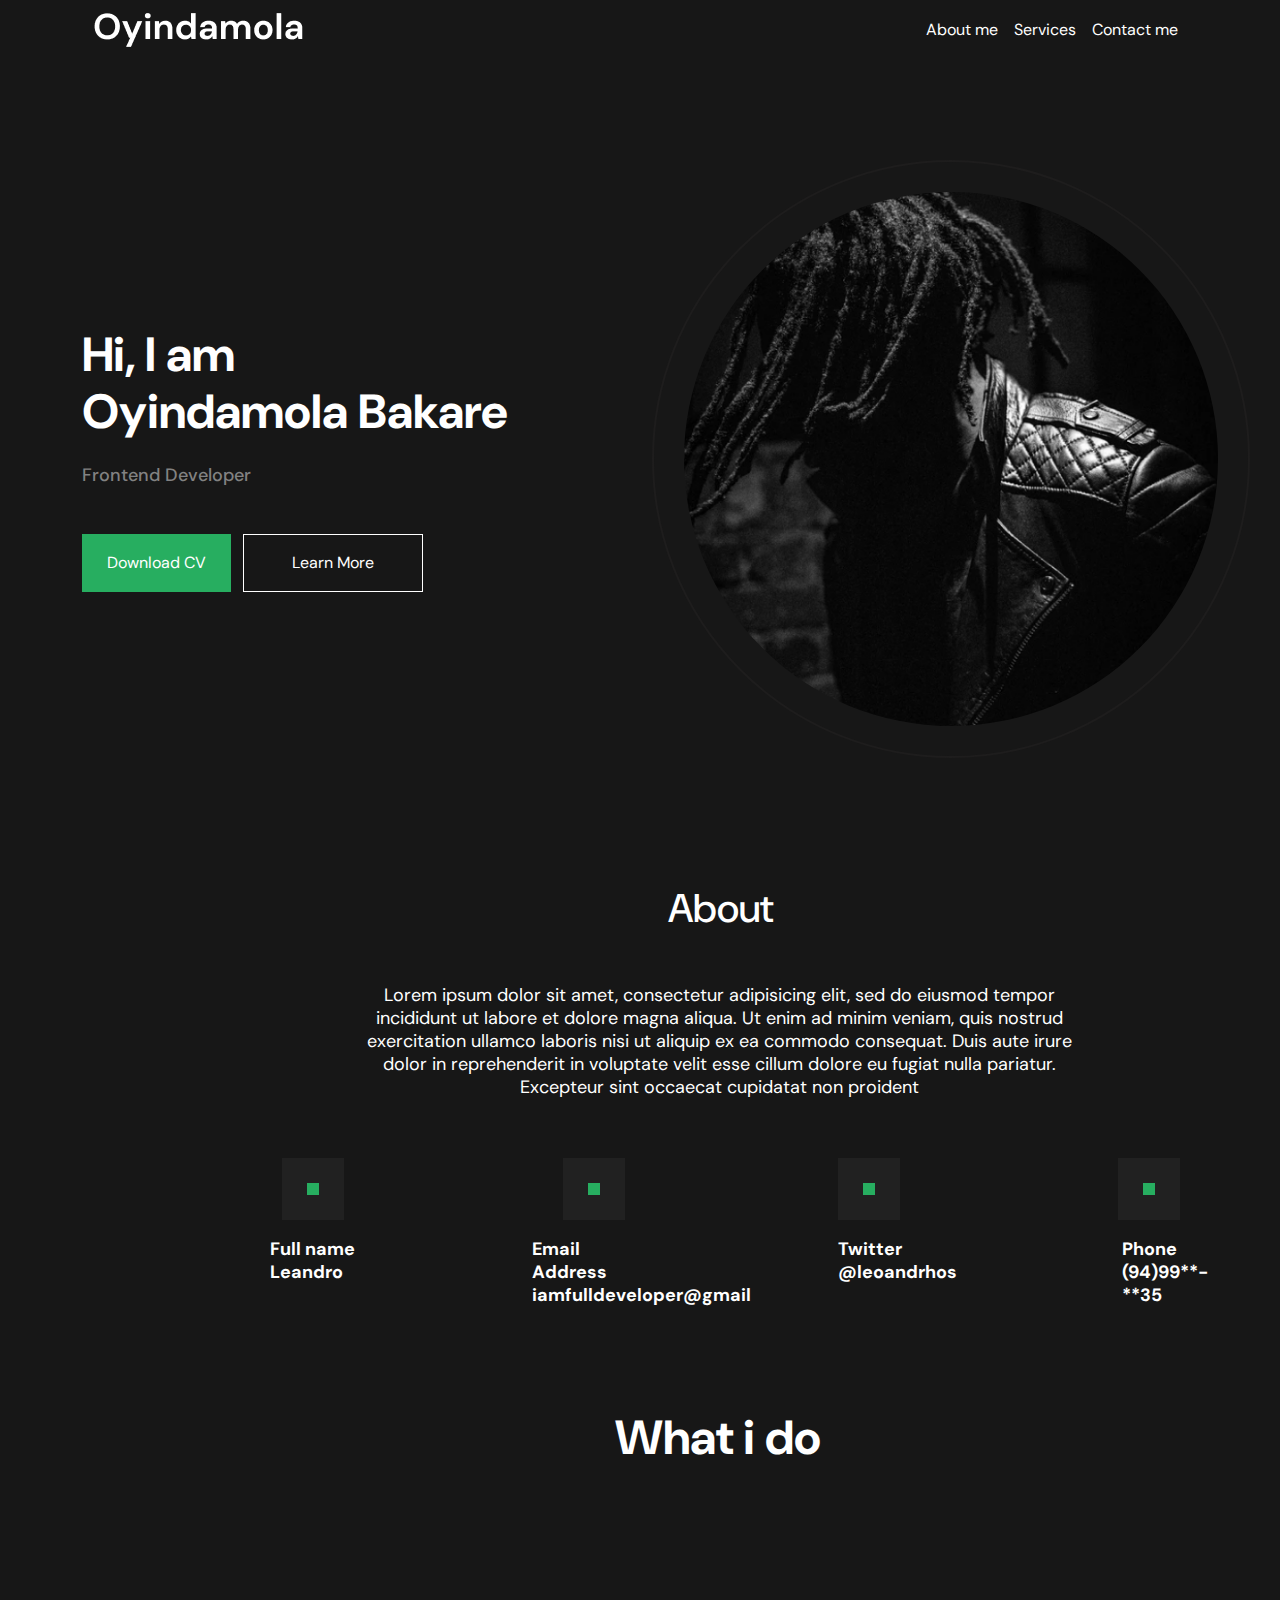
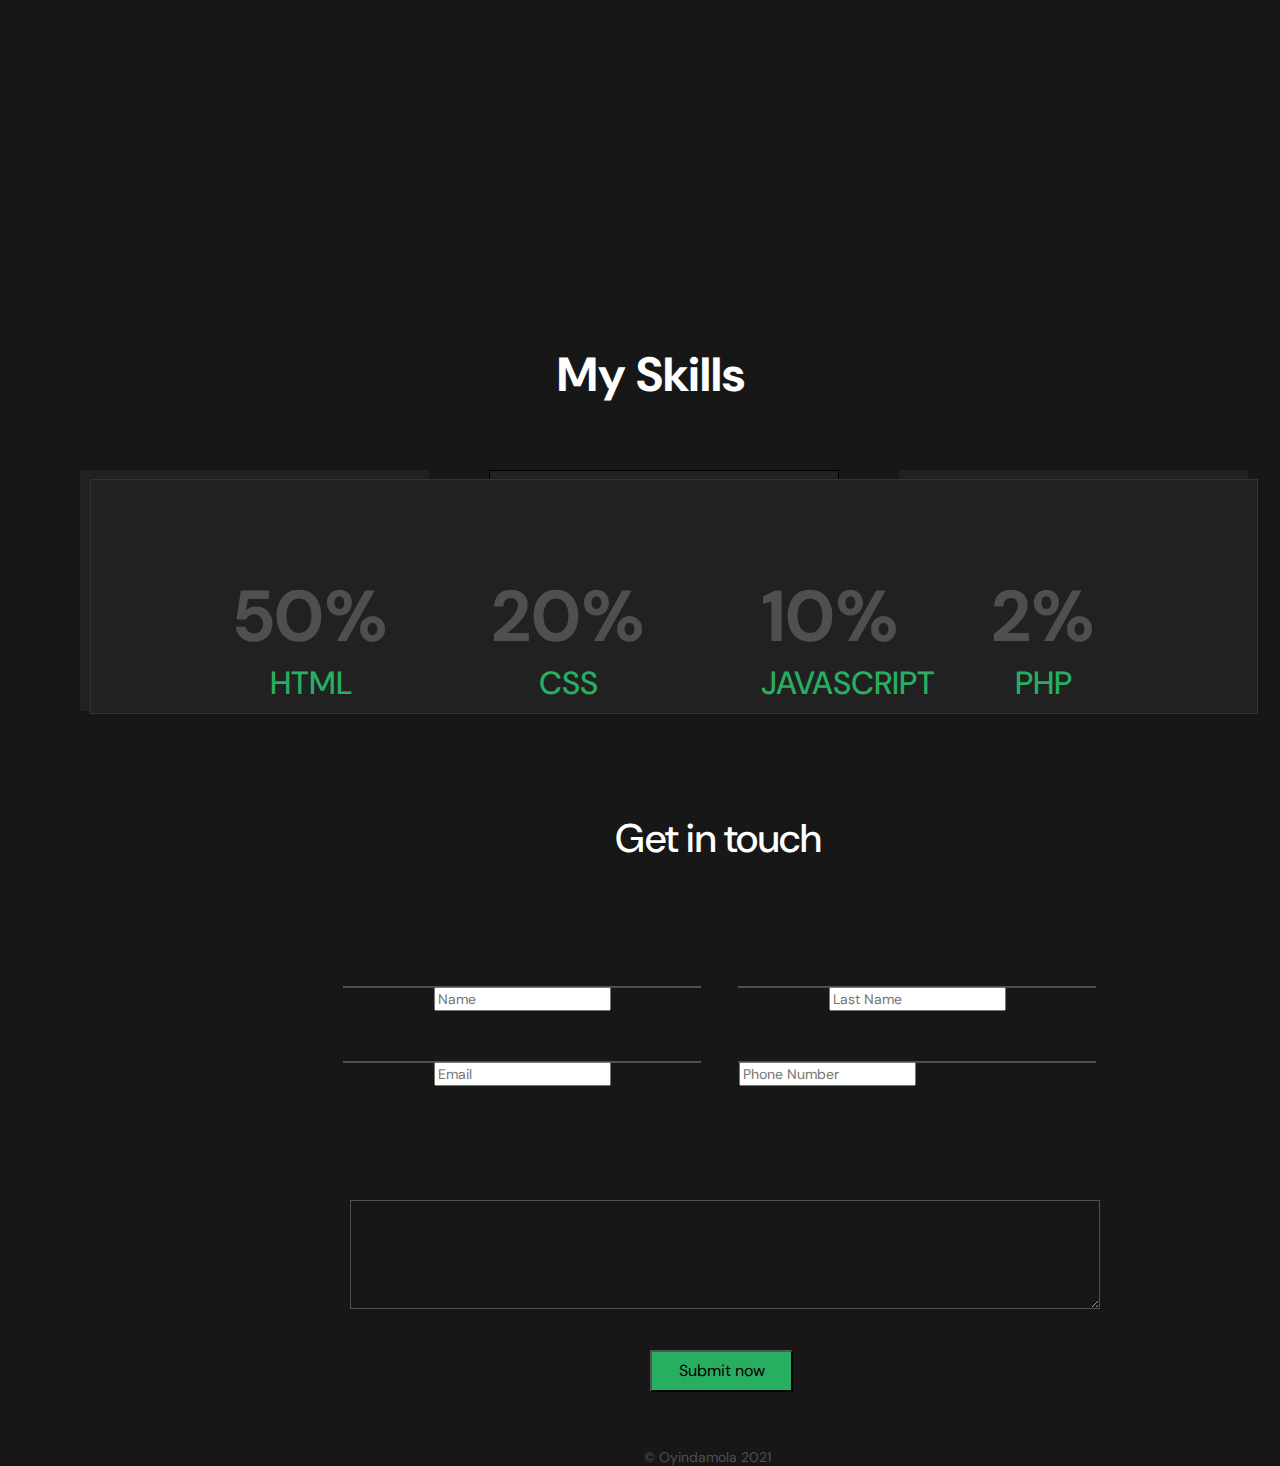
==== commit 6641f38c: "updated branch #card1.html" ====
--- a/#card1.html
+++ b/#card1.html
@@ -141,7 +141,7 @@
                     <div class="item-img1">
                         <img src="assets\images\Vector_sd.png" alt="">
                     </div>
-                    <div>
+                    <div class="item-img-desc1">
                         Software<br>
                         Development
                     </div>
@@ -150,7 +150,7 @@
                     <div class="item-img2">
                         <img src="assets\images\Vector_dev.png" alt="">
                     </div>
-                    <div>
+                    <div class="item-img-desc2">
                         Web<br>
                         Development
                     </div>
@@ -159,7 +159,7 @@
                     <div class="item-img3">
                         <img src="assets\images\Vector_wd.png" alt="">
                     </div>
-                    <div>
+                    <div class="item-img-desc3">
                         Web<br>
                         Design
                     </div>
--- a/assets/css/style.css
+++ b/assets/css/style.css
@@ -268,7 +268,7 @@
     left: 607px;
     top: 1407px;
 
-    font-family: Arial, Helvetica, sans-serif;
+    font-family: DM Sans;
     font-style: normal;
     font-weight: bolder;
     font-size: 48px;
@@ -330,7 +330,7 @@
 /**/
 .item-img2 {
     position: absolute;
-    left: 39.3%;
+    left: 8.3%;
     right: 56.34%;
     top: 14.94%;
     bottom: 65.15%;
@@ -340,12 +340,60 @@
 /**/
 .item-img3 {
     position: absolute;
-    left: 74.4%;
+    left: 8.4%;
     right: 21.75%;
     top: 14.94%;
     bottom: 65.15%;
 
     /*background: #27AE60;*/
+}
+/**/
+.item-img-desc1{
+    position: absolute;
+    width: 229px;
+    height: 94px;
+    left: 50px;
+    top: 111px;
+
+    font-family: DM Sans;
+    font-style: normal;
+    font-weight: 500px;
+    font-size: 36px;
+    line-height: 47px;
+
+    color: #535353;
+}
+/**/
+.item-img-desc2{
+    position: absolute;
+    width: 229px;
+    height: 94px;
+    left: 50px;
+    top: 111px;
+
+    font-family: DM Sans;
+    font-style: normal;
+    font-weight: 500px;
+    font-size: 36px;
+    line-height: 47px;
+
+    color: #535353;    
+}
+/**/
+.item-img-desc3{
+    position: absolute;
+    width: 116px;
+    height: 94px;
+    left: 50px;
+    top: 111px;
+
+    font-family: DM Sans;
+    font-style: normal;
+    font-weight: 500px;
+    font-size: 36px;
+    line-height: 47px;
+
+    color: #535353;
 }
 /**/
 .myskills {
@@ -484,6 +532,25 @@
     display: flex;
     justify-content: space-evenly;
     
+  
+}
+/**/
+.item-placeh-name{
+    position: absolute;
+    width: 42px;
+    height: 18px;
+    left: 6px;
+    top: 0px;
+
+    font-family: DM Sans;
+    font-style: normal;
+    font-weight: bold;
+    font-size: 14px;
+    line-height: 18px;
+    text-align: center;
+
+    color: #4F4F4F;
+
     position: absolute;
     width: 358px;
     height: 0px;
@@ -493,12 +560,86 @@
     border: 1px solid #4F4F4F;
 }
 /**/
+.item-placeh-lname{
+    position: absolute;
+    width: 83px;
+    height: 18px;
+    left: 400px;
+    top: 0px;
+
+    font-family: DM Sans;
+    font-style: normal;
+    font-weight: bold;
+    font-size: 14px;
+    line-height: 18px;
+    text-align: center;
+
+    color: #4F4F4F;
+    
+    position: absolute;
+    width: 358px;
+    height: 0px;
+    left: 738px;
+    top: 2586px;
+
+    border: 1px solid #4F4F4F;
+}
+/**/
+.item-placeh-email{
+    position: absolute;
+    width: 42px;
+    height: 18px;
+    left: 6px;
+    top: 30px;
+
+    font-family: DM Sans;
+    font-style: normal;
+    font-weight: bold;
+    font-size: 14px;
+    line-height: 18px;
+    text-align: center;
+
+    color: #4F4F4F;
+
+    position: absolute;
+    width: 358px;
+    height: 0px;
+    left: 343px;
+    top: 2661px;
+
+    border: 1px solid #4F4F4F;
+}
+/**/
+.item-placeh-pnumb{
+    position: absolute;
+    width: 107px;
+    height: 18px;
+    left: 400px;
+    top: 30px;
+
+    font-family: DM Sans;
+    font-style: normal;
+    font-weight: bold;
+    font-size: 14px;
+    line-height: 18px;
+
+    color: #4F4F4F;
+
+    position: absolute;
+    width: 358px;
+    height: 0px;
+    left: 738px;
+    top: 2661px;
+
+    border: 1px solid #4F4F4F;
+}
+/**/
 .item-textarea textarea {
     position: absolute;
     width: 750px;
     height: 109px;
-    left: 0px;
-    top: 130px;
+    left: 350px;
+    top: 2800px;
 
     border: 1px solid #4F4F4F;
     background: #171717;
@@ -509,8 +650,8 @@
     position: absolute;
     width: 143px;
     height: 42px;
-    left: 290px;
-    top: 290px;
+    left: 650px;
+    top: 2950px;
 
     background: #27AE60;
 }
